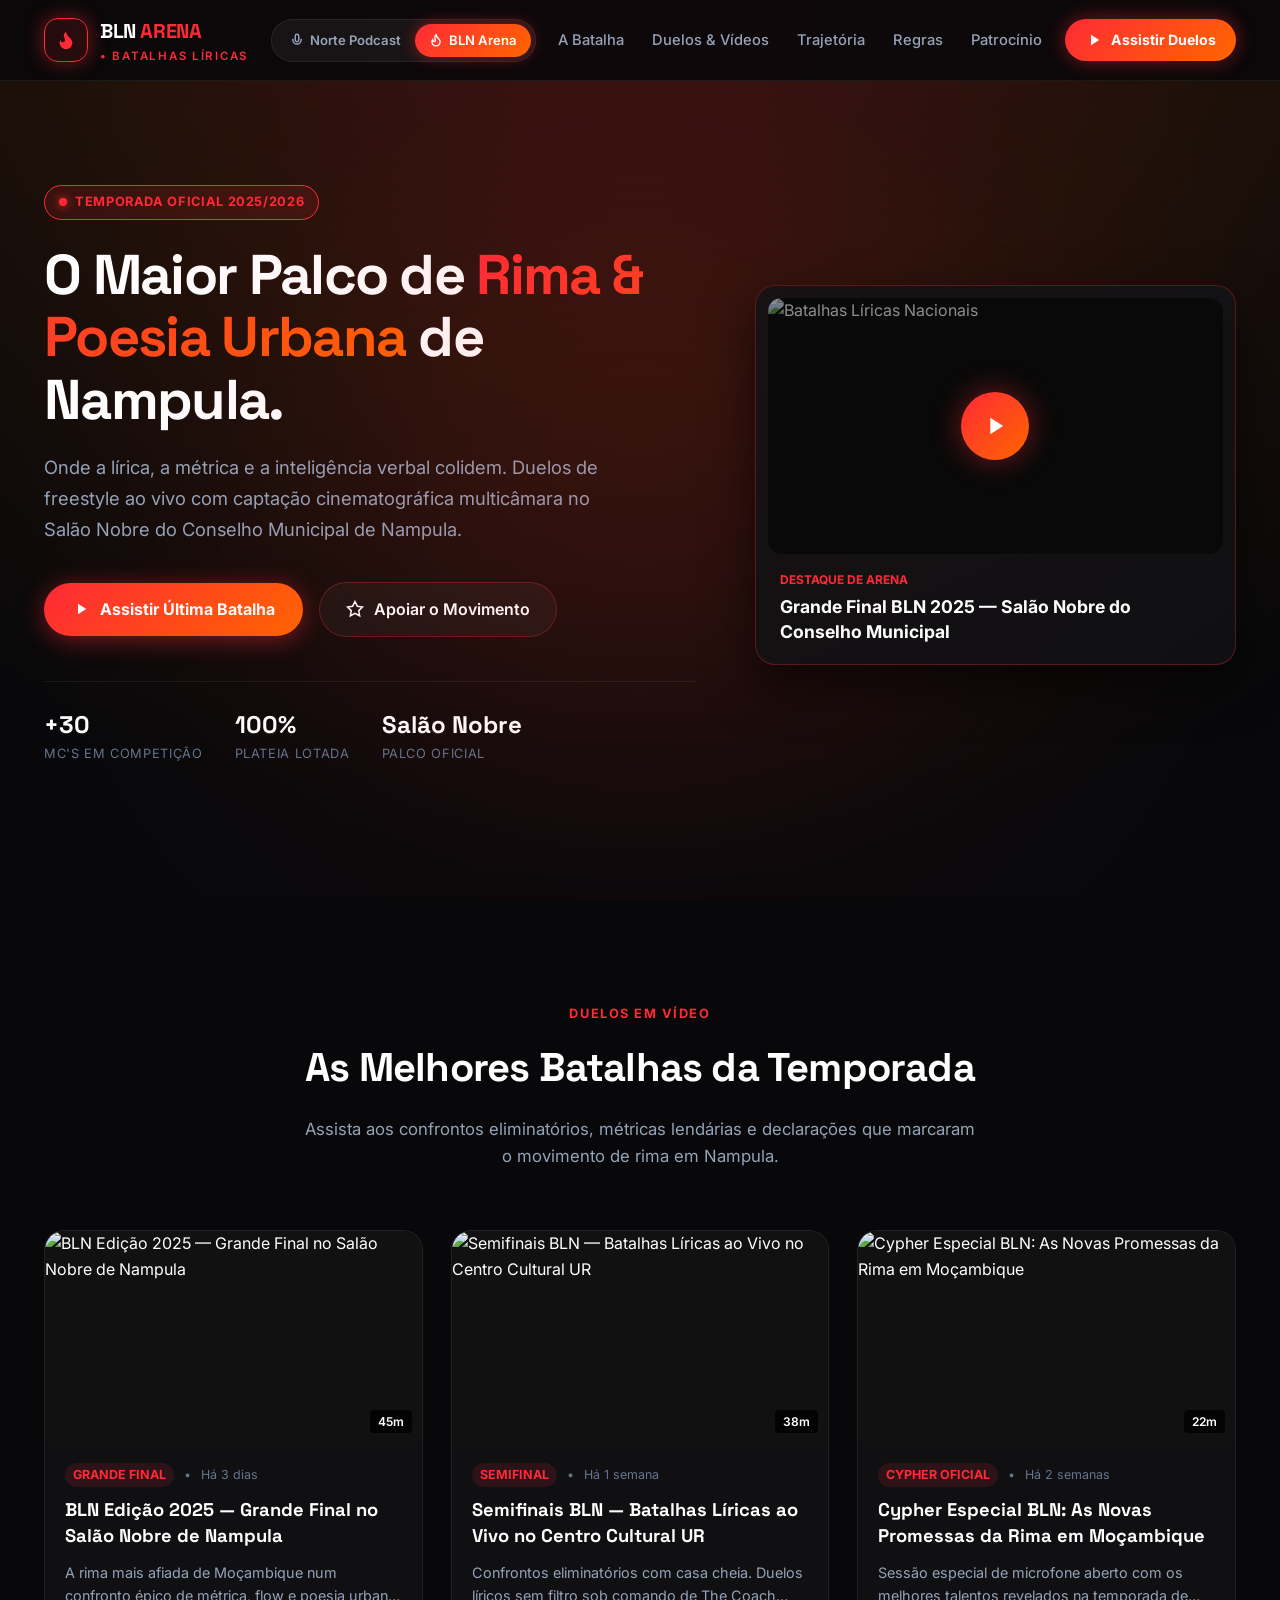
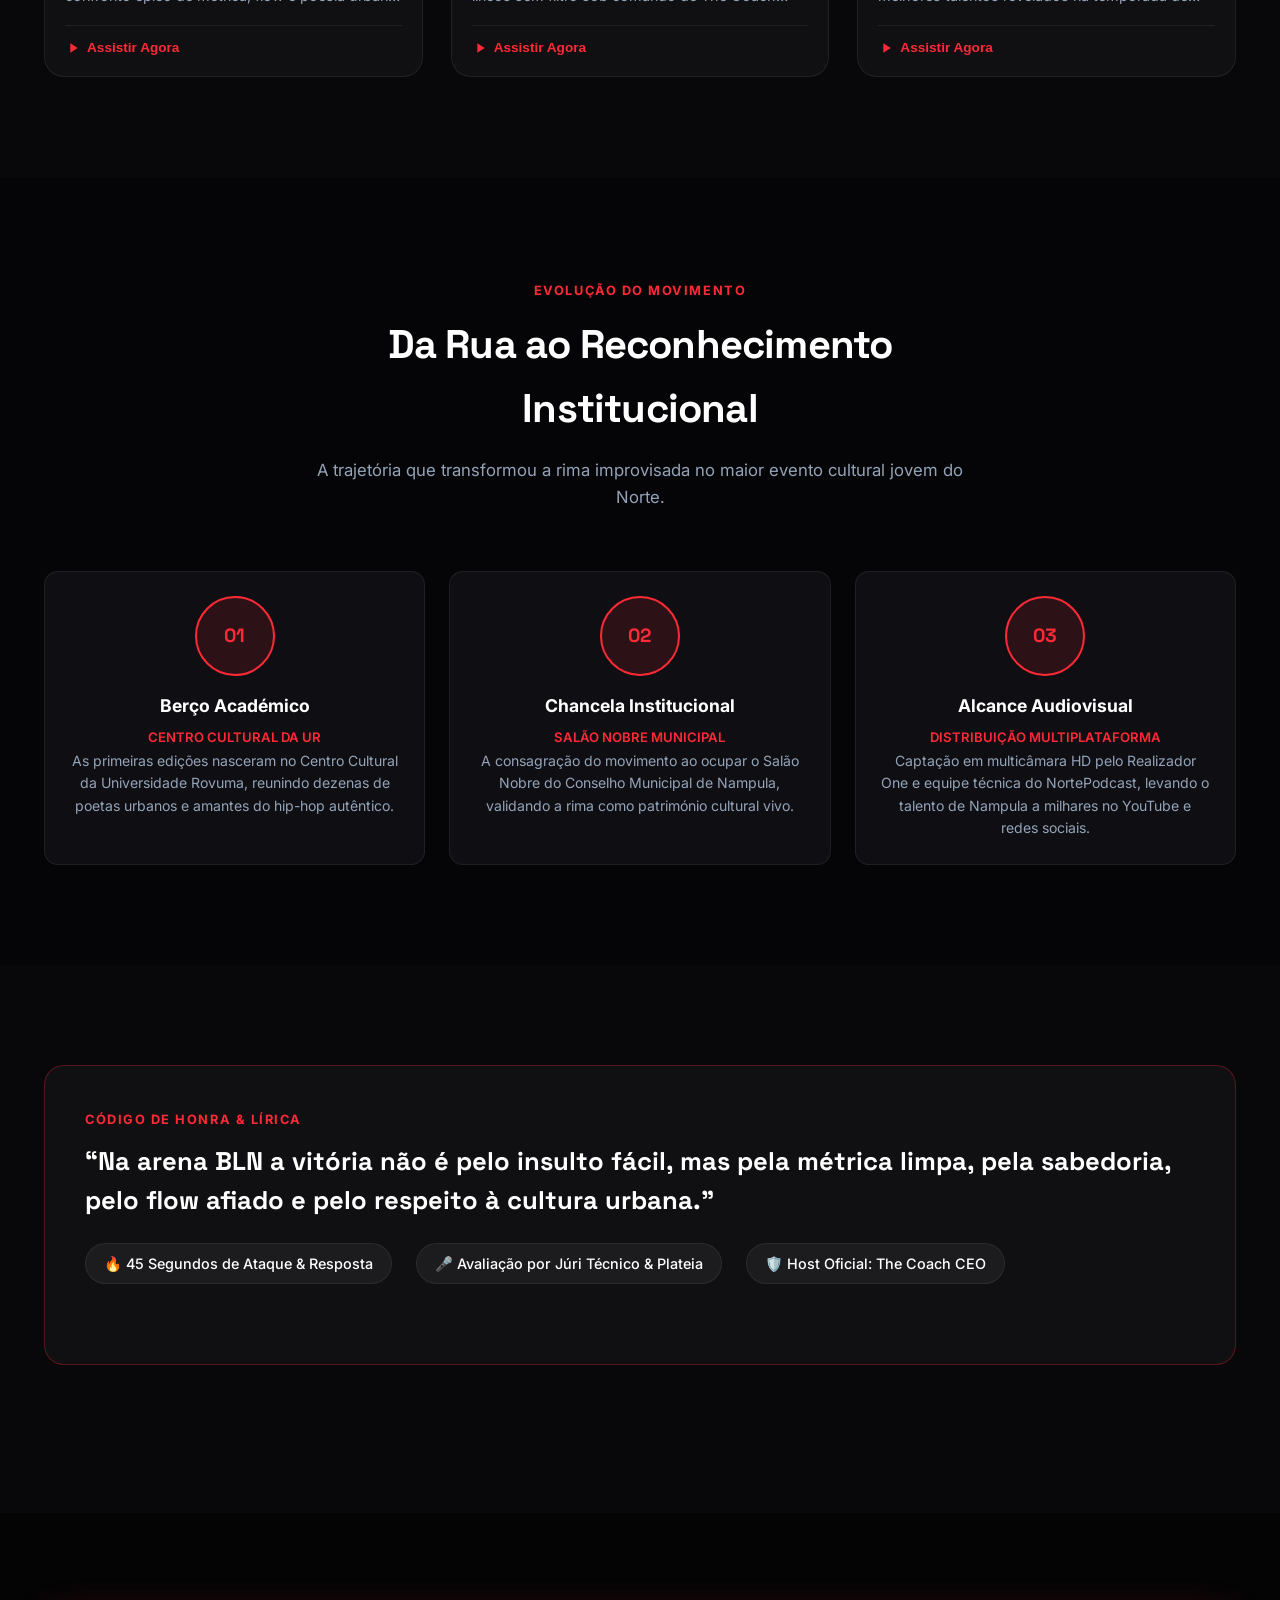
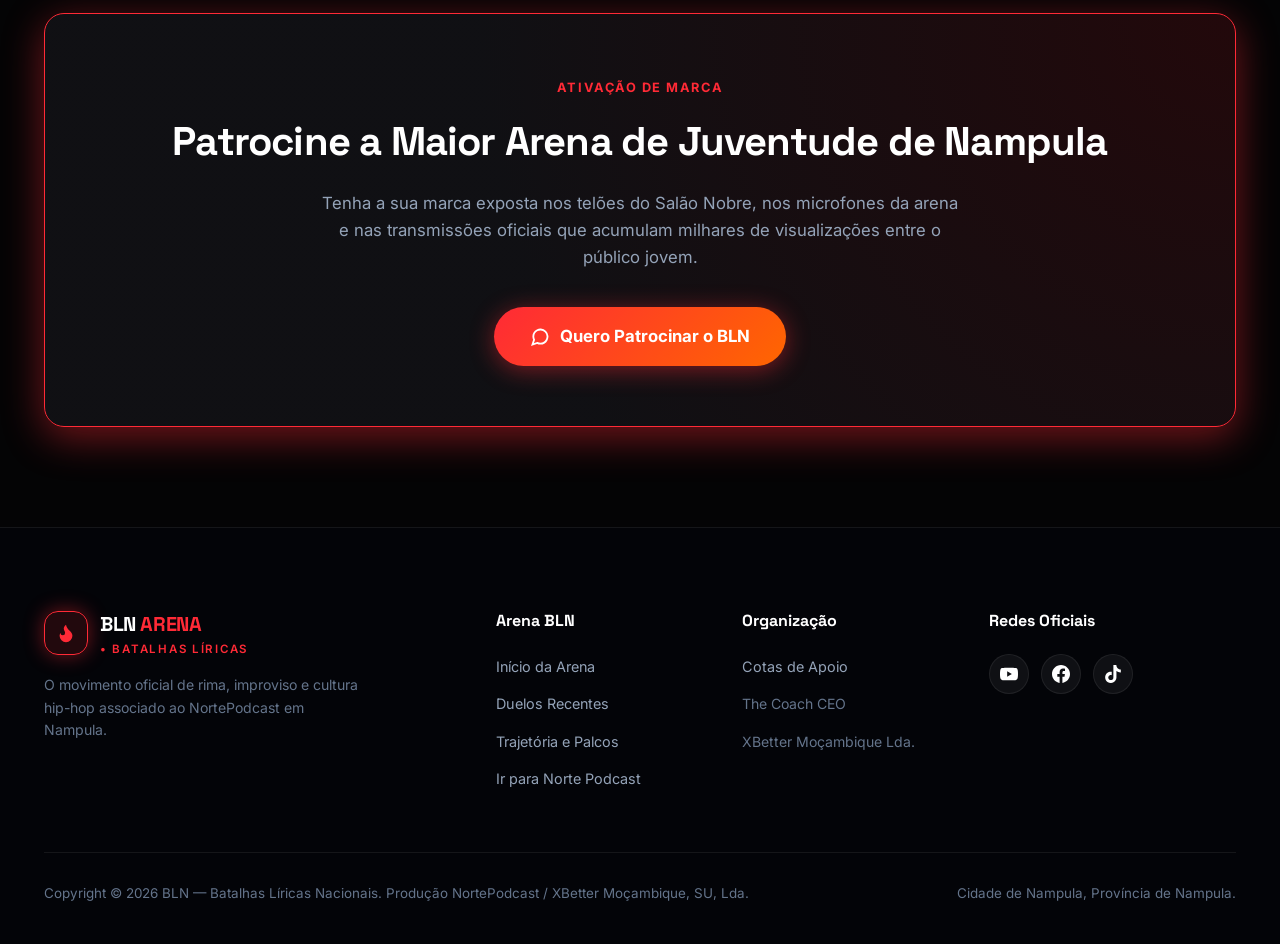
==== bln.html @ 23a3ba5b "feat: implement Norte Podcast and BLN dual landing pages with responsive player modal" ====
<!DOCTYPE html>
<html lang="pt" data-theme="bln">
<head>
  <meta charset="UTF-8">
  <meta name="viewport" content="width=device-width, initial-scale=1.0">
  <title>BLN — Batalhas Líricas Nacionais | Arena Oficial</title>
  
  <meta name="description" content="O maior movimento de rima, lírica e poesia urbana de Nampula. Assista aos confrontos épicos, semifinais e à grande final no Salão Nobre de Nampula.">
  <link rel="canonical" href="https://nortepodcast.co.mz/bln.html">

  <!-- Open Graph / Meta -->
  <meta property="og:type" content="website">
  <meta property="og:site_name" content="BLN — Batalhas Líricas Nacionais">
  <meta property="og:title" content="BLN — Batalhas Líricas Nacionais | Arena Oficial">
  <meta property="og:description" content="O maior movimento de rima, poesia urbana e duelo lírico de Moçambique sob comando de The Coach CEO.">
  <meta property="og:image" content="https://images.unsplash.com/photo-1514525253161-7a46d19cd819?auto=format&fit=crop&w=1200&q=80">

  <!-- Google Fonts: Space Grotesk & Inter -->
  <link rel="preconnect" href="https://fonts.googleapis.com">
  <link rel="preconnect" href="https://fonts.gstatic.com" crossorigin>
  <link href="https://fonts.googleapis.com/css2?family=Inter:wght@300;400;500;600;700&family=Space+Grotesk:wght@500;700;800;900&display=swap" rel="stylesheet">

  <link rel="stylesheet" href="assets/css/styles.css">
</head>
<body>

  <!-- Top Header Navigation -->
  <header class="header-nav">
    <div class="container header-container">
      
      <!-- Brand Logo BLN -->
      <a href="bln.html" class="brand-wrapper">
        <div class="brand-icon" style="background: var(--bln-red-dim); border-color: var(--bln-red); box-shadow: 0 0 20px var(--bln-red-glow);">
          <svg xmlns="http://www.w3.org/2000/svg" width="22" height="22" viewBox="0 0 24 24" fill="currentColor" style="color: var(--bln-red);"><path d="M8.5 14.5A2.5 2.5 0 0 0 11 12c0-1.38-.5-2-1-3-1.072-2.143-.224-4.054 2-6 .5 2.5 2 4.9 4 6.5 2 1.6 3 3.5 3 5.5a7 7 0 1 1-14 0c0-1.153.433-2.294 1-3a2.5 2.5 0 0 0 2.5 2.5z"/></svg>
        </div>
        <div class="brand-text-wrap">
          <span class="brand-title">BLN <span style="color: var(--bln-red);">ARENA</span></span>
          <span class="brand-tagline" style="color: var(--bln-red);">• Batalhas Líricas</span>
        </div>
      </a>

      <!-- Portal Switcher Pill -->
      <div class="portal-switch-pill">
        <a href="index.html" class="portal-switch-btn" title="Ir para o Norte Podcast">
          <svg xmlns="http://www.w3.org/2000/svg" width="14" height="14" viewBox="0 0 24 24" fill="none" stroke="currentColor" stroke-width="2.5"><path d="M12 2a3 3 0 0 0-3 3v7a3 3 0 0 0 6 0V5a3 3 0 0 0-3-3Z"/><path d="M19 10v2a7 7 0 0 1-14 0v-2"/></svg>
          <span>Norte Podcast</span>
        </a>
        <a href="bln.html" class="portal-switch-btn active" title="Movimento BLN">
          <svg xmlns="http://www.w3.org/2000/svg" width="14" height="14" viewBox="0 0 24 24" fill="none" stroke="currentColor" stroke-width="2.5"><path d="M8.5 14.5A2.5 2.5 0 0 0 11 12c0-1.38-.5-2-1-3-1.072-2.143-.224-4.054 2-6 .5 2.5 2 4.9 4 6.5 2 1.6 3 3.5 3 5.5a7 7 0 1 1-14 0c0-1.153.433-2.294 1-3a2.5 2.5 0 0 0 2.5 2.5z"/></svg>
          <span>BLN Arena</span>
        </a>
      </div>

      <!-- Nav Links -->
      <ul class="nav-menu">
        <li><a href="#inicio" class="nav-link">A Batalha</a></li>
        <li><a href="#duelos" class="nav-link">Duelos & Vídeos</a></li>
        <li><a href="#historia" class="nav-link">Trajetória</a></li>
        <li><a href="#regulamento" class="nav-link">Regras</a></li>
        <li><a href="#patrocinio" class="nav-link">Patrocínio</a></li>
      </ul>

      <!-- CTA Inscrições / YouTube -->
      <a href="https://www.youtube.com/@batalhasliricas" target="_blank" rel="noopener noreferrer" class="nav-cta-btn" style="background: var(--bln-gradient); box-shadow: 0 0 20px var(--bln-red-glow);">
        <svg xmlns="http://www.w3.org/2000/svg" width="18" height="18" viewBox="0 0 24 24" fill="currentColor"><path d="M8 5v14l11-7z"/></svg>
        <span>Assistir Duelos</span>
      </a>

    </div>
  </header>

  <!-- Hero Section BLN -->
  <section id="inicio" class="hero-section">
    <div class="hero-glow-ambient" style="background: var(--bln-red);"></div>
    <div class="container hero-grid">
      
      <!-- Hero Left Copy -->
      <div class="hero-content-col">
        <div class="hero-badge">
          <span class="pulse-dot"></span>
          <span>Temporada Oficial 2025/2026</span>
        </div>
        
        <h1 class="hero-title">
          O Maior Palco de <span class="highlight">Rima & Poesia Urbana</span> de Nampula.
        </h1>
        
        <p class="hero-description">
          Onde a lírica, a métrica e a inteligência verbal colidem. Duelos de freestyle ao vivo com captação cinematográfica multicâmara no Salão Nobre do Conselho Municipal de Nampula.
        </p>

        <div class="hero-actions">
          <a href="#duelos" class="btn-primary">
            <svg xmlns="http://www.w3.org/2000/svg" width="18" height="18" viewBox="0 0 24 24" fill="currentColor"><path d="M8 5v14l11-7z"/></svg>
            <span>Assistir Última Batalha</span>
          </a>
          <a href="#patrocinio" class="btn-outline">
            <svg xmlns="http://www.w3.org/2000/svg" width="18" height="18" viewBox="0 0 24 24" fill="none" stroke="currentColor" stroke-width="2"><path d="M12 2l3.09 6.26L22 9.27l-5 4.87 1.18 6.88L12 17.77l-6.18 3.25L7 14.14 2 9.27l6.91-1.01L12 2z"/></svg>
            <span>Apoiar o Movimento</span>
          </a>
        </div>

        <div class="hero-stats-row">
          <div class="hero-stat-item">
            <span class="hero-stat-val">+30</span>
            <span class="hero-stat-lbl">MC's em Competição</span>
          </div>
          <div class="hero-stat-item">
            <span class="hero-stat-val">100%</span>
            <span class="hero-stat-lbl">Plateia Lotada</span>
          </div>
          <div class="hero-stat-item">
            <span class="hero-stat-val">Salão Nobre</span>
            <span class="hero-stat-lbl">Palco Oficial</span>
          </div>
        </div>
      </div>

      <!-- Hero Right Media Showcase -->
      <div class="hero-media-col">
        <div class="hero-media-card">
          <div class="hero-thumb-wrapper">
            <img src="https://images.unsplash.com/photo-1514525253161-7a46d19cd819?auto=format&fit=crop&w=1000&q=80" alt="Batalhas Líricas Nacionais" class="hero-thumb-img">
            <div class="hero-play-overlay" onclick="openVideoPlayer('dQw4w9WgXcQ', 'BLN 2025 Grande Final')">
              <div class="hero-play-btn" style="background: var(--bln-gradient); box-shadow: 0 0 30px var(--bln-red-glow);">
                <svg xmlns="http://www.w3.org/2000/svg" width="28" height="28" viewBox="0 0 24 24" fill="currentColor"><path d="M8 5v14l11-7z"/></svg>
              </div>
            </div>
          </div>
          <div class="hero-media-info">
            <span class="hero-media-tag" style="color: var(--bln-red);">Destaque de Arena</span>
            <h3 class="hero-media-title">Grande Final BLN 2025 — Salão Nobre do Conselho Municipal</h3>
          </div>
        </div>
      </div>

    </div>
  </section>

  <!-- Feed de Batalhas Recentes -->
  <section id="duelos" class="section-py">
    <div class="container">
      <div class="section-header">
        <span class="section-tag">DUELOS EM VÍDEO</span>
        <h2 class="section-title">As Melhores Batalhas da Temporada</h2>
        <p class="section-subtitle">Assista aos confrontos eliminatórios, métricas lendárias e declarações que marcaram o movimento de rima em Nampula.</p>
      </div>

      <div id="episodesContainer" class="episodes-grid">
        <!-- Rendered dynamically via app.js with BLN Data -->
      </div>
    </div>
  </section>

  <!-- Trajetória & História -->
  <section id="historia" class="section-py" style="background: rgba(0,0,0,0.35);">
    <div class="container">
      
      <div class="section-header">
        <span class="section-tag">EVOLUÇÃO DO MOVIMENTO</span>
        <h2 class="section-title">Da Rua ao Reconhecimento Institucional</h2>
        <p class="section-subtitle">A trajetória que transformou a rima improvisada no maior evento cultural jovem do Norte.</p>
      </div>

      <div class="leaders-grid" style="grid-template-columns: repeat(auto-fit, minmax(300px, 1fr));">
        <div class="leader-card">
          <div class="leader-avatar" style="border-color: var(--bln-red); color: var(--bln-red); font-size: 1.2rem;">01</div>
          <h4 class="leader-name">Berço Académico</h4>
          <span class="leader-role">Centro Cultural da UR</span>
          <p class="leader-bio">As primeiras edições nasceram no Centro Cultural da Universidade Rovuma, reunindo dezenas de poetas urbanos e amantes do hip-hop autêntico.</p>
        </div>

        <div class="leader-card">
          <div class="leader-avatar" style="border-color: var(--bln-red); color: var(--bln-red); font-size: 1.2rem;">02</div>
          <h4 class="leader-name">Chancela Institucional</h4>
          <span class="leader-role">Salão Nobre Municipal</span>
          <p class="leader-bio">A consagração do movimento ao ocupar o Salão Nobre do Conselho Municipal de Nampula, validando a rima como património cultural vivo.</p>
        </div>

        <div class="leader-card">
          <div class="leader-avatar" style="border-color: var(--bln-red); color: var(--bln-red); font-size: 1.2rem;">03</div>
          <h4 class="leader-name">Alcance Audiovisual</h4>
          <span class="leader-role">Distribuição Multiplataforma</span>
          <p class="leader-bio">Captação em multicâmara HD pelo Realizador One e equipe técnica do NortePodcast, levando o talento de Nampula a milhares no YouTube e redes sociais.</p>
        </div>
      </div>

    </div>
  </section>

  <!-- Regras & Pilares da Batalha -->
  <section id="regulamento" class="section-py">
    <div class="container">
      <div class="manifesto-box" style="border-color: rgba(255, 42, 54, 0.3);">
        <span class="section-tag">CÓDIGO DE HONRA & LÍRICA</span>
        <blockquote class="manifesto-quote">
          “Na arena BLN a vitória não é pelo insulto fácil, mas pela métrica limpa, pela sabedoria, pelo flow afiado e pelo respeito à cultura urbana.”
        </blockquote>
        <div class="sponsor-benefits-list" style="justify-content: flex-start; margin-top: 24px;">
          <div class="sponsor-benefit-item">
            <span>🔥 45 Segundos de Ataque & Resposta</span>
          </div>
          <div class="sponsor-benefit-item">
            <span>🎤 Avaliação por Júri Técnico & Plateia</span>
          </div>
          <div class="sponsor-benefit-item">
            <span>🛡️ Host Oficial: The Coach CEO</span>
          </div>
        </div>
      </div>
    </div>
  </section>

  <!-- Patrocínio & Apoio BLN -->
  <section id="patrocinio" class="section-py" style="background: rgba(0,0,0,0.5);">
    <div class="container">
      <div class="sponsor-card" style="border-color: var(--bln-red); box-shadow: 0 10px 40px var(--bln-red-glow);">
        <span class="section-tag" style="color: var(--bln-red);">ATIVAÇÃO DE MARCA</span>
        <h2 class="section-title">Patrocine a Maior Arena de Juventude de Nampula</h2>
        <p class="section-subtitle" style="max-width: 650px; margin: 0 auto;">
          Tenha a sua marca exposta nos telões do Salão Nobre, nos microfones da arena e nas transmissões oficiais que acumulam milhares de visualizações entre o público jovem.
        </p>

        <a href="https://wa.me/258840000000?text=Ol%C3%A1%2C%20gostaria%20de%20patrocinar%20as%20Batalhas%20L%C3%ADricas%20Nacionais%20(BLN)" target="_blank" rel="noopener noreferrer" class="btn-primary" style="font-size: 1.05rem; padding: 16px 36px; margin-top: 36px;">
          <svg xmlns="http://www.w3.org/2000/svg" width="20" height="20" viewBox="0 0 24 24" fill="none" stroke="currentColor" stroke-width="2.2"><path d="M21 11.5a8.38 8.38 0 0 1-.9 3.8 8.5 8.5 0 0 1-7.6 4.7 8.38 8.38 0 0 1-3.8-.9L3 21l1.9-5.7a8.38 8.38 0 0 1-.9-3.8 8.5 8.5 0 0 1 4.7-7.6 8.38 8.38 0 0 1 3.8-.9h.5a8.48 8.48 0 0 1 8 8v.5z"/></svg>
          <span>Quero Patrocinar o BLN</span>
        </a>
      </div>
    </div>
  </section>

  <!-- Footer BLN -->
  <footer class="footer-main">
    <div class="container">
      <div class="footer-grid">
        
        <div>
          <a href="bln.html" class="brand-wrapper" style="margin-bottom: 16px;">
            <div class="brand-icon" style="background: var(--bln-red-dim); border-color: var(--bln-red);">
              <svg xmlns="http://www.w3.org/2000/svg" width="22" height="22" viewBox="0 0 24 24" fill="currentColor" style="color: var(--bln-red);"><path d="M8.5 14.5A2.5 2.5 0 0 0 11 12c0-1.38-.5-2-1-3-1.072-2.143-.224-4.054 2-6 .5 2.5 2 4.9 4 6.5 2 1.6 3 3.5 3 5.5a7 7 0 1 1-14 0c0-1.153.433-2.294 1-3a2.5 2.5 0 0 0 2.5 2.5z"/></svg>
            </div>
            <div class="brand-text-wrap">
              <span class="brand-title">BLN <span style="color: var(--bln-red);">ARENA</span></span>
              <span class="brand-tagline" style="color: var(--bln-red);">• Batalhas Líricas</span>
            </div>
          </a>
          <p style="color: var(--text-muted); font-size: 0.88rem; line-height: 1.6; max-width: 320px;">
            O movimento oficial de rima, improviso e cultura hip-hop associado ao NortePodcast em Nampula.
          </p>
        </div>

        <div>
          <h5 class="footer-col-title">Arena BLN</h5>
          <ul class="footer-links-list">
            <li><a href="#inicio" class="footer-link">Início da Arena</a></li>
            <li><a href="#duelos" class="footer-link">Duelos Recentes</a></li>
            <li><a href="#historia" class="footer-link">Trajetória e Palcos</a></li>
            <li><a href="index.html" class="footer-link">Ir para Norte Podcast</a></li>
          </ul>
        </div>

        <div>
          <h5 class="footer-col-title">Organização</h5>
          <ul class="footer-links-list">
            <li><a href="#patrocinio" class="footer-link">Cotas de Apoio</a></li>
            <li><span style="color: var(--text-muted); font-size: 0.88rem;">The Coach CEO</span></li>
            <li><span style="color: var(--text-muted); font-size: 0.88rem;">XBetter Moçambique Lda.</span></li>
          </ul>
        </div>

        <div>
          <h5 class="footer-col-title">Redes Oficiais</h5>
          <div class="footer-social-row">
            <a href="https://www.youtube.com/@batalhasliricas" target="_blank" rel="noopener noreferrer" class="social-icon-btn" title="YouTube Oficial BLN">
              <svg xmlns="http://www.w3.org/2000/svg" width="18" height="18" viewBox="0 0 24 24" fill="currentColor"><path d="M23.498 6.186a3.016 3.016 0 0 0-2.122-2.136C19.505 3.545 12 3.545 12 3.545s-7.505 0-9.377.505A3.017 3.017 0 0 0 .502 6.186C0 8.07 0 12 0 12s0 3.93.502 5.814a3.016 3.016 0 0 0 2.122 2.136c1.871.505 9.376.505 9.376.505s7.505 0 9.377-.505a3.015 3.015 0 0 0 2.122-2.136C24 15.93 24 12 24 12s0-3.93-.502-5.814zM9.545 15.568V8.432L15.818 12l-6.273 3.568z"/></svg>
            </a>
            <a href="https://web.facebook.com/profile.php?id=61573137554082" target="_blank" rel="noopener noreferrer" class="social-icon-btn" title="Facebook Oficial BLN">
              <svg xmlns="http://www.w3.org/2000/svg" width="18" height="18" viewBox="0 0 24 24" fill="currentColor"><path d="M24 12.073c0-6.627-5.373-12-12-12s-12 5.373-12 12c0 5.99 4.388 10.954 10.125 11.854v-8.385H7.078v-3.47h3.047V9.43c0-3.007 1.792-4.669 4.533-4.669 1.312 0 2.686.235 2.686.235v2.953H15.83c-1.491 0-1.956.925-1.956 1.874v2.25h3.328l-.532 3.47h-2.796v8.385C19.612 23.027 24 18.062 24 12.073z"/></svg>
            </a>
            <a href="https://tiktok.com/@norte.podcast" target="_blank" rel="noopener noreferrer" class="social-icon-btn" title="TikTok Oficial">
              <svg xmlns="http://www.w3.org/2000/svg" width="18" height="18" viewBox="0 0 24 24" fill="currentColor"><path d="M12.525.02c1.31-.02 2.61-.01 3.91-.02.08 1.53.63 3.09 1.75 4.17 1.12 1.11 2.7 1.62 4.24 1.79v4.03c-1.44-.05-2.89-.35-4.2-.97-.57-.26-1.1-.59-1.62-.93-.01 2.92.01 5.84-.02 8.75-.08 1.4-.54 2.79-1.35 3.94-1.31 1.92-3.58 3.17-5.91 3.21-1.43.08-2.86-.31-4.08-1.03-2.02-1.19-3.44-3.37-3.65-5.71-.02-.5-.03-1-.01-1.49.18-1.9 1.12-3.72 2.58-4.96 1.66-1.44 3.98-2.13 6.15-1.72.02 1.48-.04 2.96-.04 4.44-.99-.32-2.15-.23-3.02.37-.63.41-1.11 1.04-1.36 1.75-.21.51-.24 1.07-.14 1.61.24 1.64 1.82 3.02 3.5 2.87 1.12-.01 2.19-.66 2.77-1.61.19-.33.4-.67.41-1.06.1-1.79.06-3.57.07-5.36.01-4.03-.01-8.05.02-12.07z"/></svg>
            </a>
          </div>
        </div>

      </div>

      <div class="footer-bottom">
        <span>Copyright © 2026 BLN — Batalhas Líricas Nacionais. Produção NortePodcast / XBetter Moçambique, SU, Lda.</span>
        <span>Cidade de Nampula, Província de Nampula.</span>
      </div>
    </div>
  </footer>

  <!-- Video Modal Player -->
  <div id="videoModal" class="video-modal" aria-hidden="true" role="dialog">
    <div class="video-modal-content" style="border-color: rgba(255, 42, 54, 0.4);">
      <div class="video-modal-header">
        <span id="modalVideoTitle" style="font-size: 0.95rem; font-weight: 700; color: #fff;">Reproduzir Batalha</span>
        <button id="closeModalBtn" class="modal-close-btn" aria-label="Fechar Batalha">&times;</button>
      </div>
      <div class="video-modal-player-wrap">
        <iframe id="modalVideoIframe" src="" allow="accelerometer; autoplay; clipboard-write; encrypted-media; gyroscope; picture-in-picture" allowfullscreen></iframe>
      </div>
    </div>
  </div>

  <script src="assets/js/app.js"></script>
</body>
</html>
---- assets/css/styles.css ----
/* ==============================================================================
   NORTE PODCAST & BLN — DESIGN SYSTEM & TOKENS
   ============================================================================== */

:root {
  /* Common Neutrals */
  --bg-dark-base: #060814;
  --bg-card: rgba(14, 18, 36, 0.75);
  --bg-card-hover: rgba(22, 28, 54, 0.9);
  --border-subtle: rgba(255, 255, 255, 0.08);
  --border-highlight: rgba(255, 255, 255, 0.15);
  --text-primary: #FFFFFF;
  --text-secondary: #94A3B8;
  --text-muted: #64748B;
  
  /* Norte Podcast Theme (Cyan & Electric Blue) */
  --norte-cyan: #00E5FF;
  --norte-cyan-glow: rgba(0, 229, 255, 0.35);
  --norte-cyan-dim: rgba(0, 229, 255, 0.1);
  --norte-blue: #2952FF;
  --norte-blue-glow: rgba(41, 82, 255, 0.4);
  --norte-gradient: linear-gradient(135deg, #00E5FF 0%, #2952FF 100%);
  --norte-hero-bg: radial-gradient(circle at 50% -20%, rgba(0, 229, 255, 0.18) 0%, rgba(41, 82, 255, 0.08) 40%, #060814 80%);

  /* BLN Theme (Crimson & Flame Fire) */
  --bln-red: #FF2A36;
  --bln-red-glow: rgba(255, 42, 54, 0.45);
  --bln-red-dim: rgba(255, 42, 54, 0.12);
  --bln-orange: #FF6600;
  --bln-orange-glow: rgba(255, 102, 0, 0.35);
  --bln-gradient: linear-gradient(135deg, #FF2A36 0%, #FF6600 100%);
  --bln-hero-bg: radial-gradient(circle at 50% -20%, rgba(255, 42, 54, 0.22) 0%, rgba(255, 102, 0, 0.1) 45%, #08080A 85%);

  /* Active Theme Defaults (Norte) */
  --theme-primary: var(--norte-cyan);
  --theme-primary-glow: var(--norte-cyan-glow);
  --theme-primary-dim: var(--norte-cyan-dim);
  --theme-secondary: var(--norte-blue);
  --theme-gradient: var(--norte-gradient);
  --theme-hero-bg: var(--norte-hero-bg);

  /* Typography & Layout */
  --font-heading: 'Space Grotesk', -apple-system, BlinkMacSystemFont, 'Segoe UI', Roboto, sans-serif;
  --font-body: 'Inter', -apple-system, BlinkMacSystemFont, 'Segoe UI', Roboto, sans-serif;
  --container-max: 1240px;
  --radius-sm: 8px;
  --radius-md: 14px;
  --radius-lg: 20px;
  --radius-full: 9999px;
  --transition-fast: 0.2s cubic-bezier(0.4, 0, 0.2, 1);
  --transition-smooth: 0.35s cubic-bezier(0.16, 1, 0.3, 1);
}

/* BLN Specific Root Overrides */
[data-theme="bln"] {
  --bg-dark-base: #08080A;
  --bg-card: rgba(18, 18, 22, 0.85);
  --bg-card-hover: rgba(28, 28, 34, 0.95);
  --border-subtle: rgba(255, 255, 255, 0.07);
  --border-highlight: rgba(255, 42, 54, 0.3);

  --theme-primary: var(--bln-red);
  --theme-primary-glow: var(--bln-red-glow);
  --theme-primary-dim: var(--bln-red-dim);
  --theme-secondary: var(--bln-orange);
  --theme-gradient: var(--bln-gradient);
  --theme-hero-bg: var(--bln-hero-bg);
}

/* Base Reset & Typography */
* {
  margin: 0;
  padding: 0;
  box-sizing: border-box;
}

html {
  scroll-behavior: smooth;
  color-scheme: dark;
  font-family: var(--font-body);
}

body {
  background-color: var(--bg-dark-base);
  color: var(--text-primary);
  line-height: 1.6;
  overflow-x: hidden;
  -webkit-font-smoothing: antialiased;
}

/* Container */
.container {
  width: 100%;
  max-width: var(--container-max);
  margin-left: auto;
  margin-right: auto;
  padding-left: 24px;
  padding-right: 24px;
}

/* Header & Switcher Nav */
.header-nav {
  position: fixed;
  top: 0;
  left: 0;
  right: 0;
  z-index: 100;
  background: rgba(6, 8, 20, 0.75);
  backdrop-filter: blur(16px);
  -webkit-backdrop-filter: blur(16px);
  border-bottom: 1px solid var(--border-subtle);
  transition: var(--transition-fast);
}

[data-theme="bln"] .header-nav {
  background: rgba(8, 8, 10, 0.85);
}

.header-nav.scrolled {
  box-shadow: 0 10px 30px rgba(0, 0, 0, 0.5);
}

.header-container {
  display: flex;
  align-items: center;
  justify-content: space-between;
  height: 80px;
}

.brand-wrapper {
  display: flex;
  align-items: center;
  gap: 12px;
  text-decoration: none;
}

.brand-icon {
  width: 44px;
  height: 44px;
  border-radius: var(--radius-md);
  display: flex;
  align-items: center;
  justify-content: center;
  background: var(--theme-primary-dim);
  border: 1px solid var(--theme-primary);
  box-shadow: 0 0 20px var(--theme-primary-glow);
  transition: var(--transition-smooth);
}

.brand-text-wrap {
  display: flex;
  flex-direction: column;
}

.brand-title {
  font-family: var(--font-heading);
  font-size: 1.25rem;
  font-weight: 800;
  letter-spacing: -0.02em;
  color: #fff;
  text-transform: uppercase;
}

.brand-tagline {
  font-size: 0.72rem;
  font-weight: 600;
  letter-spacing: 0.15em;
  color: var(--theme-primary);
  text-transform: uppercase;
}

/* Dual Brand Switcher Pill */
.portal-switch-pill {
  display: flex;
  align-items: center;
  background: rgba(255, 255, 255, 0.05);
  border: 1px solid var(--border-subtle);
  padding: 4px;
  border-radius: var(--radius-full);
}

.portal-switch-btn {
  display: inline-flex;
  align-items: center;
  gap: 6px;
  padding: 6px 14px;
  font-size: 0.82rem;
  font-weight: 600;
  border-radius: var(--radius-full);
  color: var(--text-secondary);
  text-decoration: none;
  transition: var(--transition-fast);
}

.portal-switch-btn:hover {
  color: #fff;
}

.portal-switch-btn.active {
  background: var(--theme-gradient);
  color: #fff;
  box-shadow: 0 0 15px var(--theme-primary-glow);
}

/* Nav Links */
.nav-menu {
  display: flex;
  align-items: center;
  gap: 28px;
  list-style: none;
}

.nav-link {
  color: var(--text-secondary);
  text-decoration: none;
  font-size: 0.92rem;
  font-weight: 500;
  transition: var(--transition-fast);
}

.nav-link:hover {
  color: var(--theme-primary);
}

.nav-cta-btn {
  display: inline-flex;
  align-items: center;
  gap: 8px;
  background: var(--theme-gradient);
  color: #fff;
  font-size: 0.88rem;
  font-weight: 700;
  padding: 10px 20px;
  border-radius: var(--radius-full);
  text-decoration: none;
  box-shadow: 0 0 20px var(--theme-primary-glow);
  transition: var(--transition-smooth);
}

.nav-cta-btn:hover {
  transform: translateY(-2px);
  box-shadow: 0 6px 25px var(--theme-primary-glow);
}

/* Hero Section */
.hero-section {
  position: relative;
  min-height: 100vh;
  display: flex;
  align-items: center;
  padding-top: 130px;
  padding-bottom: 80px;
  background: var(--theme-hero-bg);
  overflow: hidden;
}

.hero-glow-ambient {
  position: absolute;
  top: 15%;
  left: 50%;
  transform: translateX(-50%);
  width: 600px;
  height: 600px;
  border-radius: 50%;
  background: var(--theme-primary);
  filter: blur(160px);
  opacity: 0.15;
  pointer-events: none;
}

.hero-grid {
  display: grid;
  grid-template-columns: 1.15fr 0.85fr;
  gap: 60px;
  align-items: center;
}

.hero-badge {
  display: inline-flex;
  align-items: center;
  gap: 8px;
  background: var(--theme-primary-dim);
  border: 1px solid var(--theme-primary);
  color: var(--theme-primary);
  padding: 6px 14px;
  border-radius: var(--radius-full);
  font-size: 0.8rem;
  font-weight: 700;
  letter-spacing: 0.05em;
  text-transform: uppercase;
  margin-bottom: 24px;
}

.pulse-dot {
  width: 8px;
  height: 8px;
  border-radius: 50%;
  background: var(--theme-primary);
  box-shadow: 0 0 10px var(--theme-primary);
  animation: pulseAnimation 2s infinite;
}

@keyframes pulseAnimation {
  0% { transform: scale(0.95); box-shadow: 0 0 0 0 var(--theme-primary-glow); }
  70% { transform: scale(1.1); box-shadow: 0 0 0 10px rgba(0, 0, 0, 0); }
  100% { transform: scale(0.95); box-shadow: 0 0 0 0 rgba(0, 0, 0, 0); }
}

.hero-title {
  font-family: var(--font-heading);
  font-size: 3.5rem;
  line-height: 1.12;
  font-weight: 800;
  letter-spacing: -0.03em;
  margin-bottom: 20px;
}

.hero-title span.highlight {
  background: var(--theme-gradient);
  -webkit-background-clip: text;
  -webkit-text-fill-color: transparent;
}

.hero-description {
  font-size: 1.15rem;
  color: var(--text-secondary);
  line-height: 1.7;
  margin-bottom: 36px;
  max-width: 580px;
}

.hero-actions {
  display: flex;
  align-items: center;
  flex-wrap: wrap;
  gap: 16px;
  margin-bottom: 44px;
}

.btn-primary {
  display: inline-flex;
  align-items: center;
  gap: 10px;
  background: var(--theme-gradient);
  color: #fff;
  font-size: 1rem;
  font-weight: 700;
  padding: 14px 28px;
  border-radius: var(--radius-full);
  text-decoration: none;
  box-shadow: 0 4px 25px var(--theme-primary-glow);
  transition: var(--transition-smooth);
}

.btn-primary:hover {
  transform: translateY(-3px);
  box-shadow: 0 8px 30px var(--theme-primary-glow);
}

.btn-outline {
  display: inline-flex;
  align-items: center;
  gap: 10px;
  background: rgba(255, 255, 255, 0.04);
  border: 1px solid var(--border-highlight);
  color: #fff;
  font-size: 1rem;
  font-weight: 600;
  padding: 14px 26px;
  border-radius: var(--radius-full);
  text-decoration: none;
  transition: var(--transition-smooth);
}

.btn-outline:hover {
  background: rgba(255, 255, 255, 0.08);
  border-color: var(--theme-primary);
  transform: translateY(-2px);
}

/* Quick Stats Bar */
.hero-stats-row {
  display: flex;
  align-items: center;
  gap: 32px;
  padding-top: 24px;
  border-top: 1px solid var(--border-subtle);
}

.hero-stat-item {
  display: flex;
  flex-direction: column;
}

.hero-stat-val {
  font-family: var(--font-heading);
  font-size: 1.5rem;
  font-weight: 800;
  color: #fff;
}

.hero-stat-lbl {
  font-size: 0.8rem;
  color: var(--text-muted);
  text-transform: uppercase;
  letter-spacing: 0.05em;
}

/* Hero Media Showcase Card */
.hero-media-card {
  position: relative;
  background: var(--bg-card);
  border: 1px solid var(--border-highlight);
  border-radius: var(--radius-lg);
  padding: 12px;
  box-shadow: 0 20px 50px rgba(0, 0, 0, 0.6);
  transition: var(--transition-smooth);
}

.hero-media-card:hover {
  border-color: var(--theme-primary);
  box-shadow: 0 25px 60px var(--theme-primary-glow);
}

.hero-thumb-wrapper {
  position: relative;
  border-radius: var(--radius-md);
  overflow: hidden;
  aspect-ratio: 16 / 9;
  background: #111;
}

.hero-thumb-img {
  width: 100%;
  height: 100%;
  object-fit: cover;
  display: block;
}

.hero-play-overlay {
  position: absolute;
  inset: 0;
  background: rgba(0, 0, 0, 0.45);
  display: flex;
  align-items: center;
  justify-content: center;
  cursor: pointer;
  transition: var(--transition-fast);
}

.hero-play-btn {
  width: 68px;
  height: 68px;
  border-radius: 50%;
  background: var(--theme-gradient);
  display: flex;
  align-items: center;
  justify-content: center;
  color: #fff;
  box-shadow: 0 0 30px var(--theme-primary-glow);
  transition: var(--transition-smooth);
}

.hero-play-overlay:hover .hero-play-btn {
  transform: scale(1.12);
}

.hero-media-info {
  padding: 16px 12px 8px;
}

.hero-media-tag {
  font-size: 0.75rem;
  font-weight: 700;
  color: var(--theme-primary);
  text-transform: uppercase;
  margin-bottom: 6px;
  display: block;
}

.hero-media-title {
  font-size: 1.1rem;
  font-weight: 700;
  color: #fff;
  line-height: 1.4;
}

/* Sections Styling */
.section-py {
  padding-top: 100px;
  padding-bottom: 100px;
  position: relative;
}

.section-header {
  text-align: center;
  max-width: 680px;
  margin: 0 auto 60px;
}

.section-tag {
  display: inline-block;
  font-size: 0.8rem;
  font-weight: 700;
  color: var(--theme-primary);
  text-transform: uppercase;
  letter-spacing: 0.12em;
  margin-bottom: 12px;
}

.section-title {
  font-family: var(--font-heading);
  font-size: 2.5rem;
  font-weight: 800;
  letter-spacing: -0.02em;
  margin-bottom: 16px;
}

.section-subtitle {
  color: var(--text-secondary);
  font-size: 1.05rem;
}

/* Videos / Episodes Grid */
.episodes-grid {
  display: grid;
  grid-template-columns: repeat(auto-fill, minmax(340px, 1fr));
  gap: 28px;
}

.episode-card {
  background: var(--bg-card);
  border: 1px solid var(--border-subtle);
  border-radius: var(--radius-lg);
  overflow: hidden;
  display: flex;
  flex-direction: column;
  transition: var(--transition-smooth);
  cursor: pointer;
}

.episode-card:hover {
  transform: translateY(-6px);
  border-color: var(--border-highlight);
  background: var(--bg-card-hover);
  box-shadow: 0 15px 35px rgba(0, 0, 0, 0.4);
}

.episode-card:hover .episode-thumb-img {
  transform: scale(1.04);
}

.episode-thumb {
  position: relative;
  aspect-ratio: 16 / 9;
  overflow: hidden;
  background: #111;
}

.episode-thumb-img {
  width: 100%;
  height: 100%;
  object-fit: cover;
  transition: transform 0.4s ease;
}

.episode-duration {
  position: absolute;
  bottom: 10px;
  right: 10px;
  background: rgba(0, 0, 0, 0.8);
  font-size: 0.75rem;
  font-weight: 600;
  padding: 2px 8px;
  border-radius: 4px;
}

.episode-body {
  padding: 20px;
  display: flex;
  flex-direction: column;
  flex-grow: 1;
}

.episode-meta {
  display: flex;
  align-items: center;
  gap: 10px;
  margin-bottom: 10px;
  font-size: 0.78rem;
  color: var(--text-muted);
}

.episode-badge {
  background: var(--theme-primary-dim);
  color: var(--theme-primary);
  font-weight: 700;
  padding: 2px 8px;
  border-radius: var(--radius-full);
}

.episode-title {
  font-family: var(--font-heading);
  font-size: 1.15rem;
  font-weight: 700;
  line-height: 1.4;
  margin-bottom: 12px;
  color: #fff;
  display: -webkit-box;
  -webkit-line-clamp: 2;
  -webkit-box-orient: vertical;
  overflow: hidden;
}

.episode-desc {
  font-size: 0.9rem;
  color: var(--text-secondary);
  line-height: 1.6;
  margin-bottom: 18px;
  display: -webkit-box;
  -webkit-line-clamp: 2;
  -webkit-box-orient: vertical;
  overflow: hidden;
}

.episode-footer {
  margin-top: auto;
  display: flex;
  align-items: center;
  justify-content: space-between;
  padding-top: 14px;
  border-top: 1px solid var(--border-subtle);
}

.episode-watch-btn {
  display: inline-flex;
  align-items: center;
  gap: 6px;
  font-size: 0.85rem;
  font-weight: 700;
  color: var(--theme-primary);
  background: none;
  border: none;
  cursor: pointer;
}

/* Feature & Movement Banner */
.cross-feature-banner {
  background: linear-gradient(180deg, rgba(255, 255, 255, 0.02) 0%, rgba(255, 255, 255, 0.05) 100%);
  border: 1px solid var(--border-highlight);
  border-radius: var(--radius-lg);
  padding: 60px;
  position: relative;
  overflow: hidden;
}

.cross-feature-grid {
  display: grid;
  grid-template-columns: 1.1fr 0.9fr;
  gap: 40px;
  align-items: center;
}

/* About & Leadership Section */
.manifesto-box {
  background: var(--bg-card);
  border: 1px solid var(--border-subtle);
  border-radius: var(--radius-lg);
  padding: 40px;
  margin-bottom: 48px;
}

.manifesto-quote {
  font-family: var(--font-heading);
  font-size: 1.6rem;
  font-weight: 700;
  line-height: 1.5;
  color: #fff;
  margin-bottom: 20px;
}

.leaders-grid {
  display: grid;
  grid-template-columns: repeat(auto-fit, minmax(260px, 1fr));
  gap: 24px;
}

.leader-card {
  background: var(--bg-card);
  border: 1px solid var(--border-subtle);
  border-radius: var(--radius-md);
  padding: 24px;
  text-align: center;
  transition: var(--transition-fast);
}

.leader-card:hover {
  border-color: var(--theme-primary);
  transform: translateY(-4px);
}

.leader-avatar {
  width: 80px;
  height: 80px;
  border-radius: 50%;
  background: var(--theme-primary-dim);
  border: 2px solid var(--theme-primary);
  margin: 0 auto 16px;
  display: flex;
  align-items: center;
  justify-content: center;
  font-family: var(--font-heading);
  font-size: 1.5rem;
  font-weight: 800;
  color: var(--theme-primary);
}

.leader-name {
  font-size: 1.1rem;
  font-weight: 700;
  margin-bottom: 4px;
}

.leader-role {
  font-size: 0.82rem;
  color: var(--theme-primary);
  font-weight: 600;
  text-transform: uppercase;
  margin-bottom: 8px;
}

.leader-bio {
  font-size: 0.88rem;
  color: var(--text-secondary);
}

/* Sponsor & Commercial Section */
.sponsor-card {
  background: radial-gradient(circle at top right, var(--theme-primary-dim) 0%, var(--bg-card) 60%);
  border: 1px solid var(--theme-primary);
  box-shadow: 0 10px 40px var(--theme-primary-glow);
  border-radius: var(--radius-lg);
  padding: 60px;
  text-align: center;
}

.sponsor-benefits-list {
  display: flex;
  justify-content: center;
  flex-wrap: wrap;
  gap: 24px;
  margin: 32px 0 40px;
}

.sponsor-benefit-item {
  display: inline-flex;
  align-items: center;
  gap: 8px;
  background: rgba(255, 255, 255, 0.05);
  border: 1px solid var(--border-subtle);
  padding: 8px 18px;
  border-radius: var(--radius-full);
  font-size: 0.9rem;
  font-weight: 500;
}

/* Footer */
.footer-main {
  background: #030408;
  border-top: 1px solid var(--border-subtle);
  padding-top: 80px;
  padding-bottom: 40px;
}

.footer-grid {
  display: grid;
  grid-template-columns: 2fr 1fr 1fr 1.2fr;
  gap: 40px;
  margin-bottom: 60px;
}

.footer-col-title {
  font-family: var(--font-heading);
  font-size: 1rem;
  font-weight: 700;
  color: #fff;
  margin-bottom: 20px;
}

.footer-links-list {
  list-style: none;
  display: flex;
  flex-direction: column;
  gap: 12px;
}

.footer-link {
  color: var(--text-secondary);
  text-decoration: none;
  font-size: 0.9rem;
  transition: var(--transition-fast);
}

.footer-link:hover {
  color: var(--theme-primary);
}

.footer-social-row {
  display: flex;
  align-items: center;
  gap: 12px;
}

.social-icon-btn {
  width: 40px;
  height: 40px;
  border-radius: 50%;
  background: rgba(255, 255, 255, 0.05);
  border: 1px solid var(--border-subtle);
  display: flex;
  align-items: center;
  justify-content: center;
  color: #fff;
  text-decoration: none;
  transition: var(--transition-fast);
}

.social-icon-btn:hover {
  background: var(--theme-primary);
  border-color: var(--theme-primary);
  transform: translateY(-3px);
}

.footer-bottom {
  padding-top: 30px;
  border-top: 1px solid var(--border-subtle);
  display: flex;
  justify-content: space-between;
  align-items: center;
  flex-wrap: wrap;
  gap: 16px;
  font-size: 0.84rem;
  color: var(--text-muted);
}

/* Video Modal Player */
.video-modal {
  position: fixed;
  inset: 0;
  z-index: 999;
  background: rgba(0, 0, 0, 0.88);
  backdrop-filter: blur(12px);
  display: flex;
  align-items: center;
  justify-content: center;
  padding: 24px;
  opacity: 0;
  pointer-events: none;
  transition: opacity 0.3s ease;
}

.video-modal.active {
  opacity: 1;
  pointer-events: auto;
}

.video-modal-content {
  width: 100%;
  max-width: 960px;
  background: #0D0E12;
  border: 1px solid var(--border-highlight);
  border-radius: var(--radius-lg);
  overflow: hidden;
  position: relative;
  box-shadow: 0 25px 60px rgba(0, 0, 0, 0.8);
  transform: scale(0.95);
  transition: transform 0.3s cubic-bezier(0.16, 1, 0.3, 1);
}

.video-modal.active .video-modal-content {
  transform: scale(1);
}

.video-modal-header {
  display: flex;
  justify-content: space-between;
  align-items: center;
  padding: 16px 24px;
  border-bottom: 1px solid var(--border-subtle);
}

.modal-close-btn {
  background: none;
  border: none;
  color: var(--text-secondary);
  font-size: 1.5rem;
  cursor: pointer;
  line-height: 1;
  transition: var(--transition-fast);
}

.modal-close-btn:hover {
  color: #fff;
}

.video-modal-player-wrap {
  aspect-ratio: 16 / 9;
  width: 100%;
  background: #000;
}

.video-modal-player-wrap iframe {
  width: 100%;
  height: 100%;
  border: none;
}

/* Mobile Responsive */
@media (max-width: 992px) {
  .hero-grid {
    grid-template-columns: 1fr;
    gap: 40px;
    text-align: center;
  }
  .hero-description {
    margin-left: auto;
    margin-right: auto;
  }
  .hero-actions {
    justify-content: center;
  }
  .hero-stats-row {
    justify-content: center;
  }
  .cross-feature-grid {
    grid-template-columns: 1fr;
  }
  .footer-grid {
    grid-template-columns: 1fr 1fr;
  }
}

@media (max-width: 768px) {
  .nav-menu {
    display: none;
  }
  .hero-title {
    font-size: 2.5rem;
  }
  .sponsor-card {
    padding: 30px 20px;
  }
  .footer-grid {
    grid-template-columns: 1fr;
  }
}
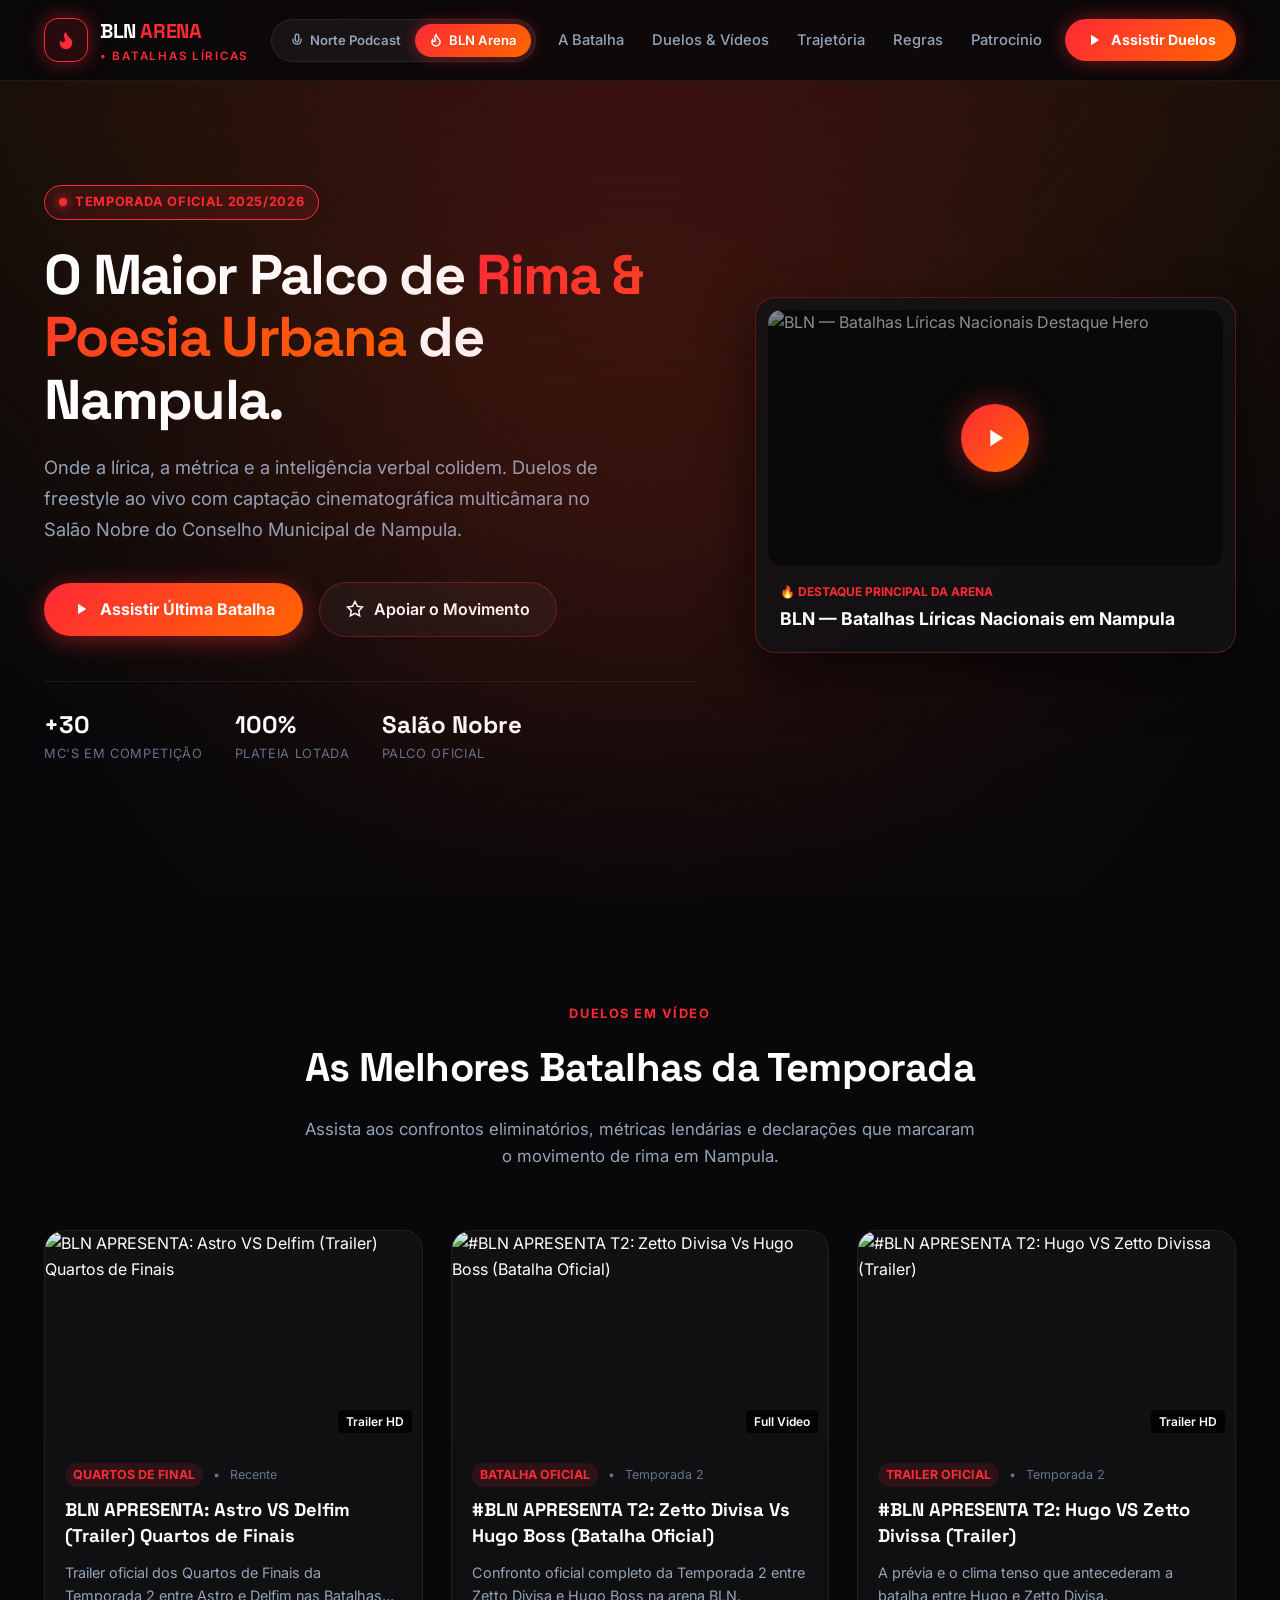
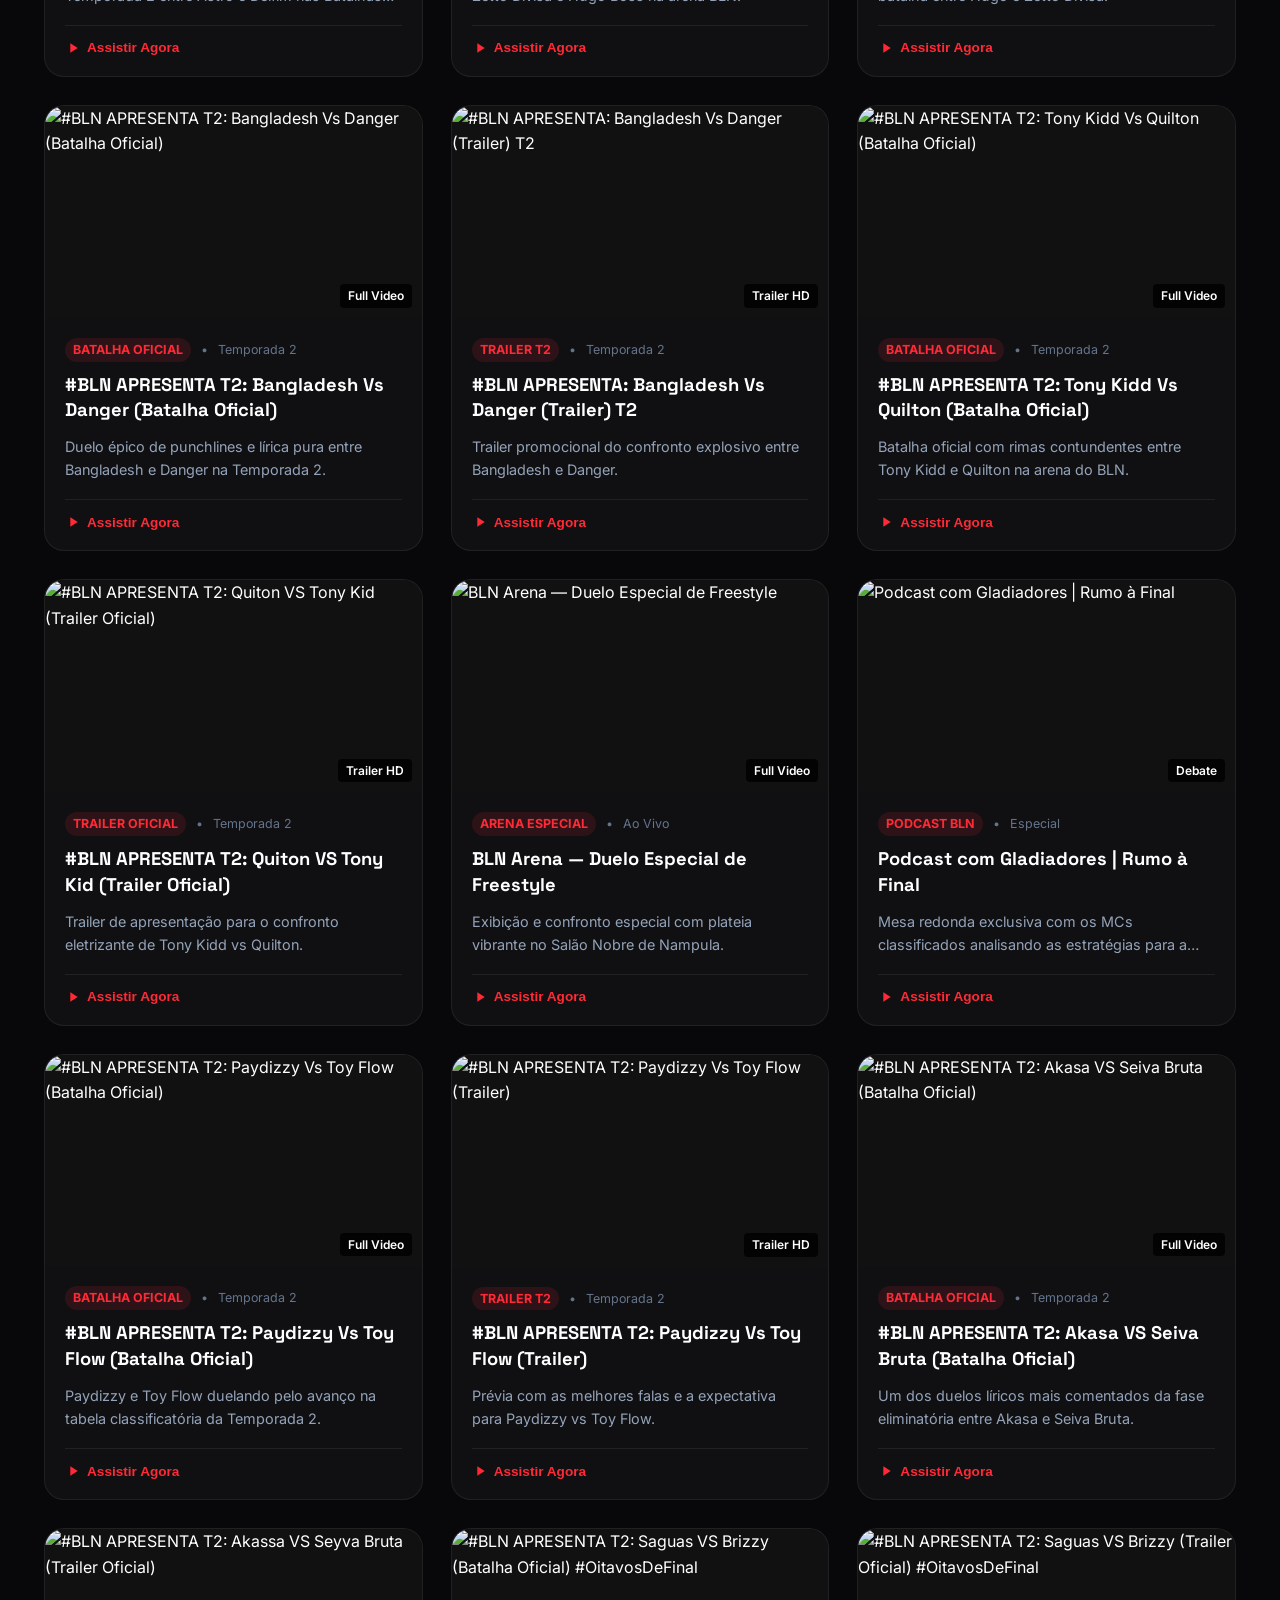
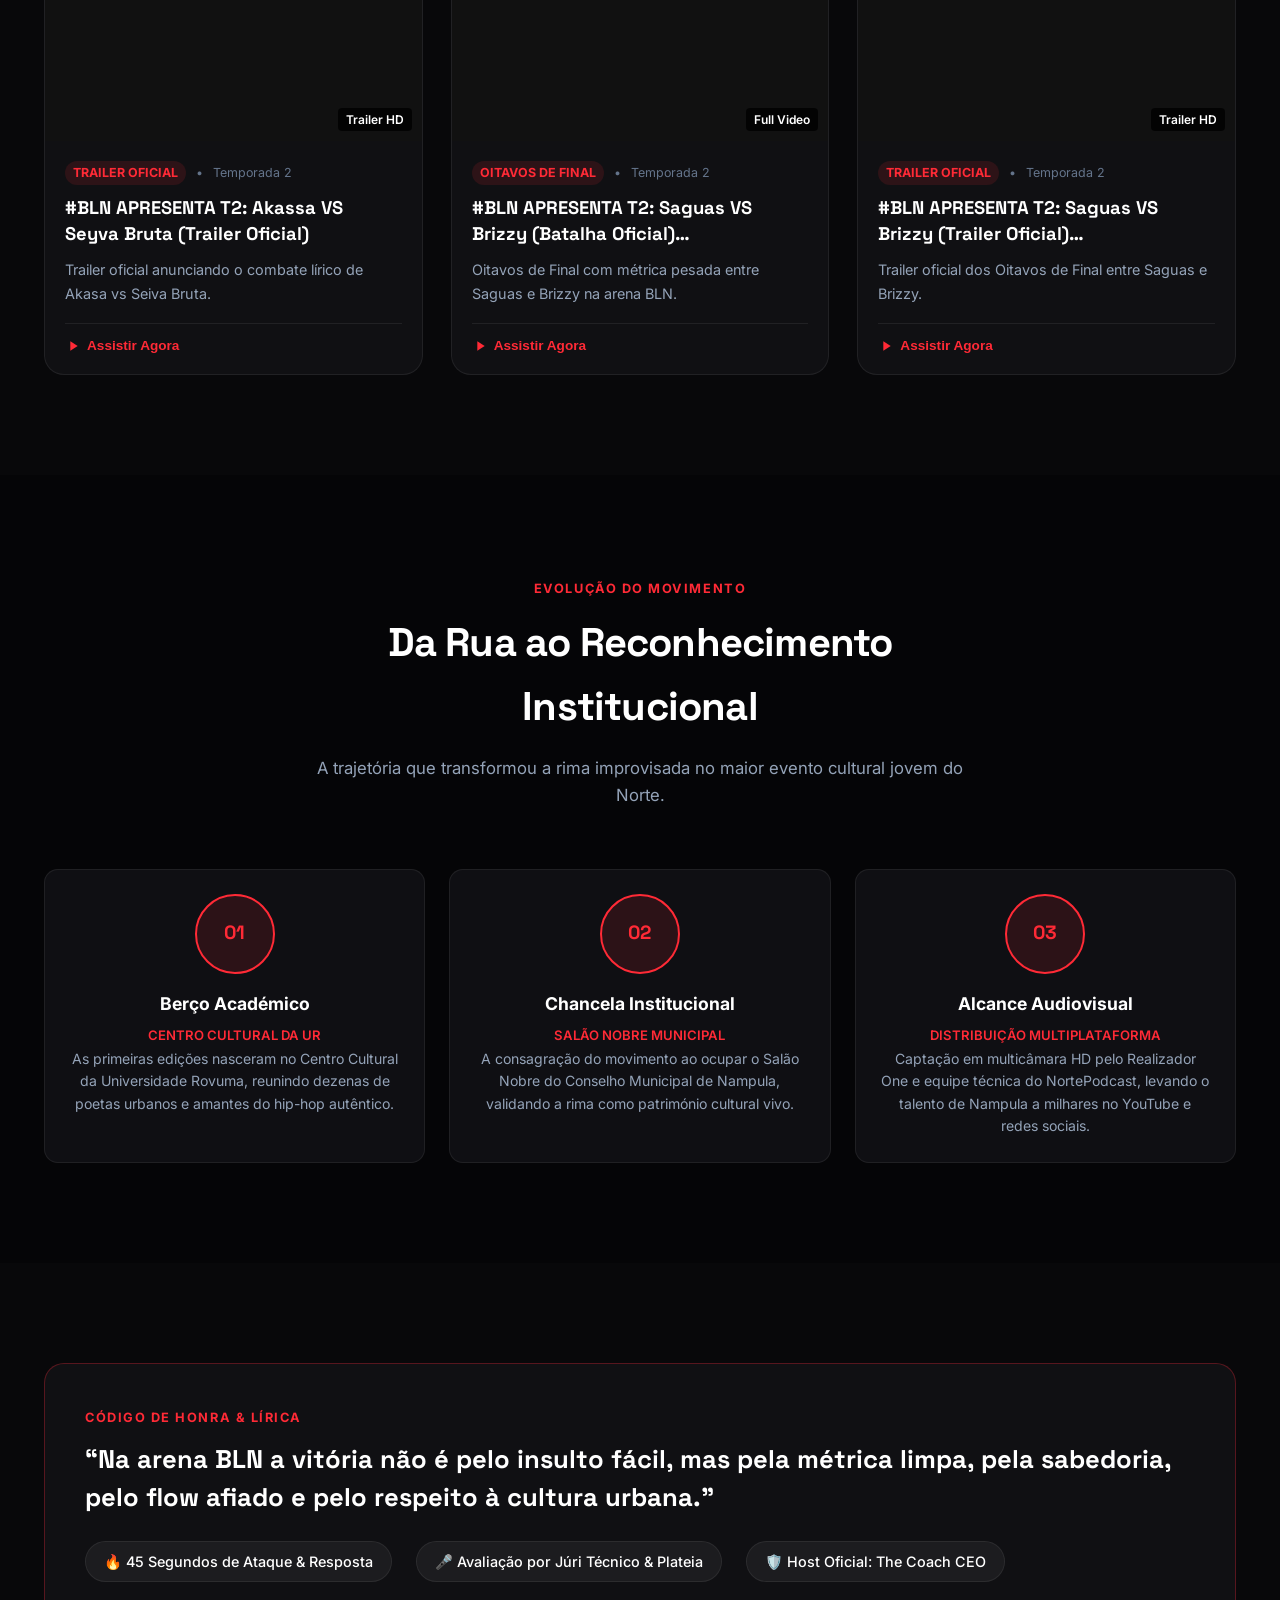
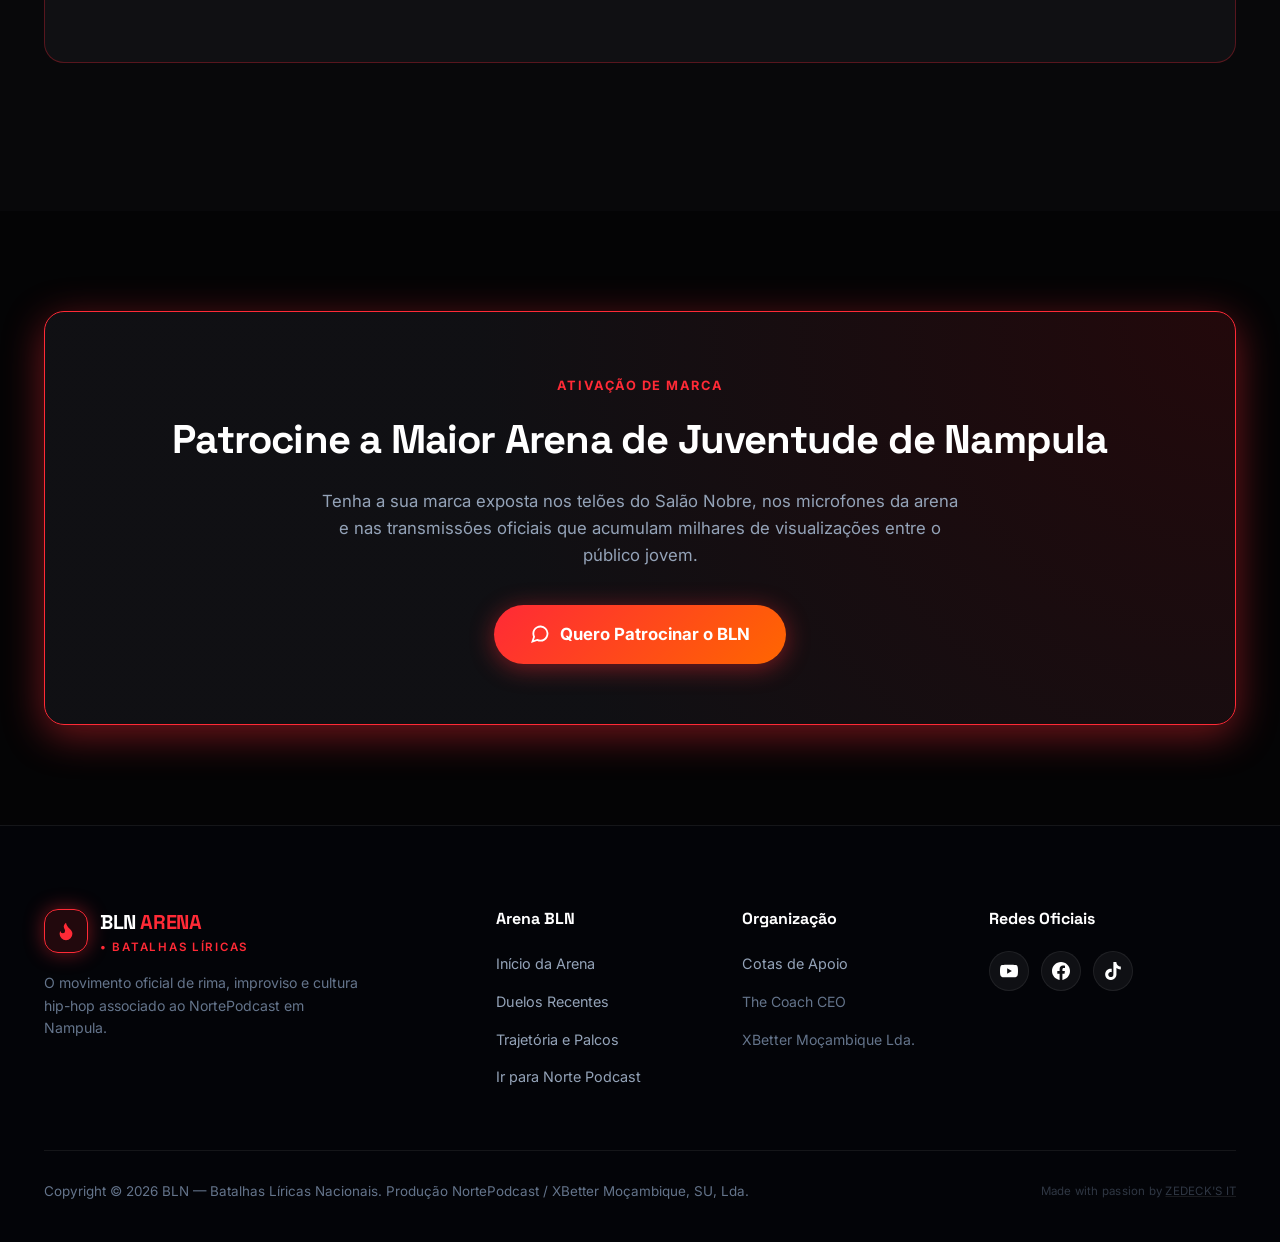
==== commit 746d981d: "feat(feeds): ingest 15 real episodes each for norte podcast and bln arena, refine subtle footer sign" ====
--- a/bln.html
+++ b/bln.html
@@ -120,16 +120,16 @@
       <div class="hero-media-col">
         <div class="hero-media-card">
           <div class="hero-thumb-wrapper">
-            <img src="https://images.unsplash.com/photo-1514525253161-7a46d19cd819?auto=format&fit=crop&w=1000&q=80" alt="Batalhas Líricas Nacionais" class="hero-thumb-img">
-            <div class="hero-play-overlay" onclick="openVideoPlayer('dQw4w9WgXcQ', 'BLN 2025 Grande Final')">
+            <img src="https://i.ytimg.com/vi/f9G92EiiAvE/hqdefault.jpg" alt="BLN — Batalhas Líricas Nacionais Destaque Hero" class="hero-thumb-img" loading="eager">
+            <div class="hero-play-overlay" onclick="openVideoPlayer('f9G92EiiAvE', 'BLN — Batalhas Líricas Nacionais | Destaque Oficial')">
               <div class="hero-play-btn" style="background: var(--bln-gradient); box-shadow: 0 0 30px var(--bln-red-glow);">
                 <svg xmlns="http://www.w3.org/2000/svg" width="28" height="28" viewBox="0 0 24 24" fill="currentColor"><path d="M8 5v14l11-7z"/></svg>
               </div>
             </div>
           </div>
           <div class="hero-media-info">
-            <span class="hero-media-tag" style="color: var(--bln-red);">Destaque de Arena</span>
-            <h3 class="hero-media-title">Grande Final BLN 2025 — Salão Nobre do Conselho Municipal</h3>
+            <span class="hero-media-tag" style="color: var(--bln-red);">🔥 Destaque Principal da Arena</span>
+            <h3 class="hero-media-title">BLN — Batalhas Líricas Nacionais em Nampula</h3>
           </div>
         </div>
       </div>
@@ -287,7 +287,7 @@
 
       <div class="footer-bottom">
         <span>Copyright © 2026 BLN — Batalhas Líricas Nacionais. Produção NortePodcast / XBetter Moçambique, SU, Lda.</span>
-        <span>Cidade de Nampula, Província de Nampula.</span>
+        <span style="font-size: 0.72rem; opacity: 0.45; letter-spacing: 0.02em;">Made with passion by <a href="https://zedecks.com" target="_blank" rel="noopener noreferrer" style="color: inherit; text-decoration: underline; text-decoration-color: rgba(255,255,255,0.2);">ZEDECK'S IT</a></span>
       </div>
     </div>
   </footer>
--- a/assets/css/styles.css
+++ b/assets/css/styles.css
@@ -318,6 +318,7 @@
 .hero-title span.highlight {
   background: var(--theme-gradient);
   -webkit-background-clip: text;
+  background-clip: text;
   -webkit-text-fill-color: transparent;
 }
 
@@ -608,6 +609,7 @@
   color: #fff;
   display: -webkit-box;
   -webkit-line-clamp: 2;
+  line-clamp: 2;
   -webkit-box-orient: vertical;
   overflow: hidden;
 }
@@ -619,6 +621,7 @@
   margin-bottom: 18px;
   display: -webkit-box;
   -webkit-line-clamp: 2;
+  line-clamp: 2;
   -webkit-box-orient: vertical;
   overflow: hidden;
 }
